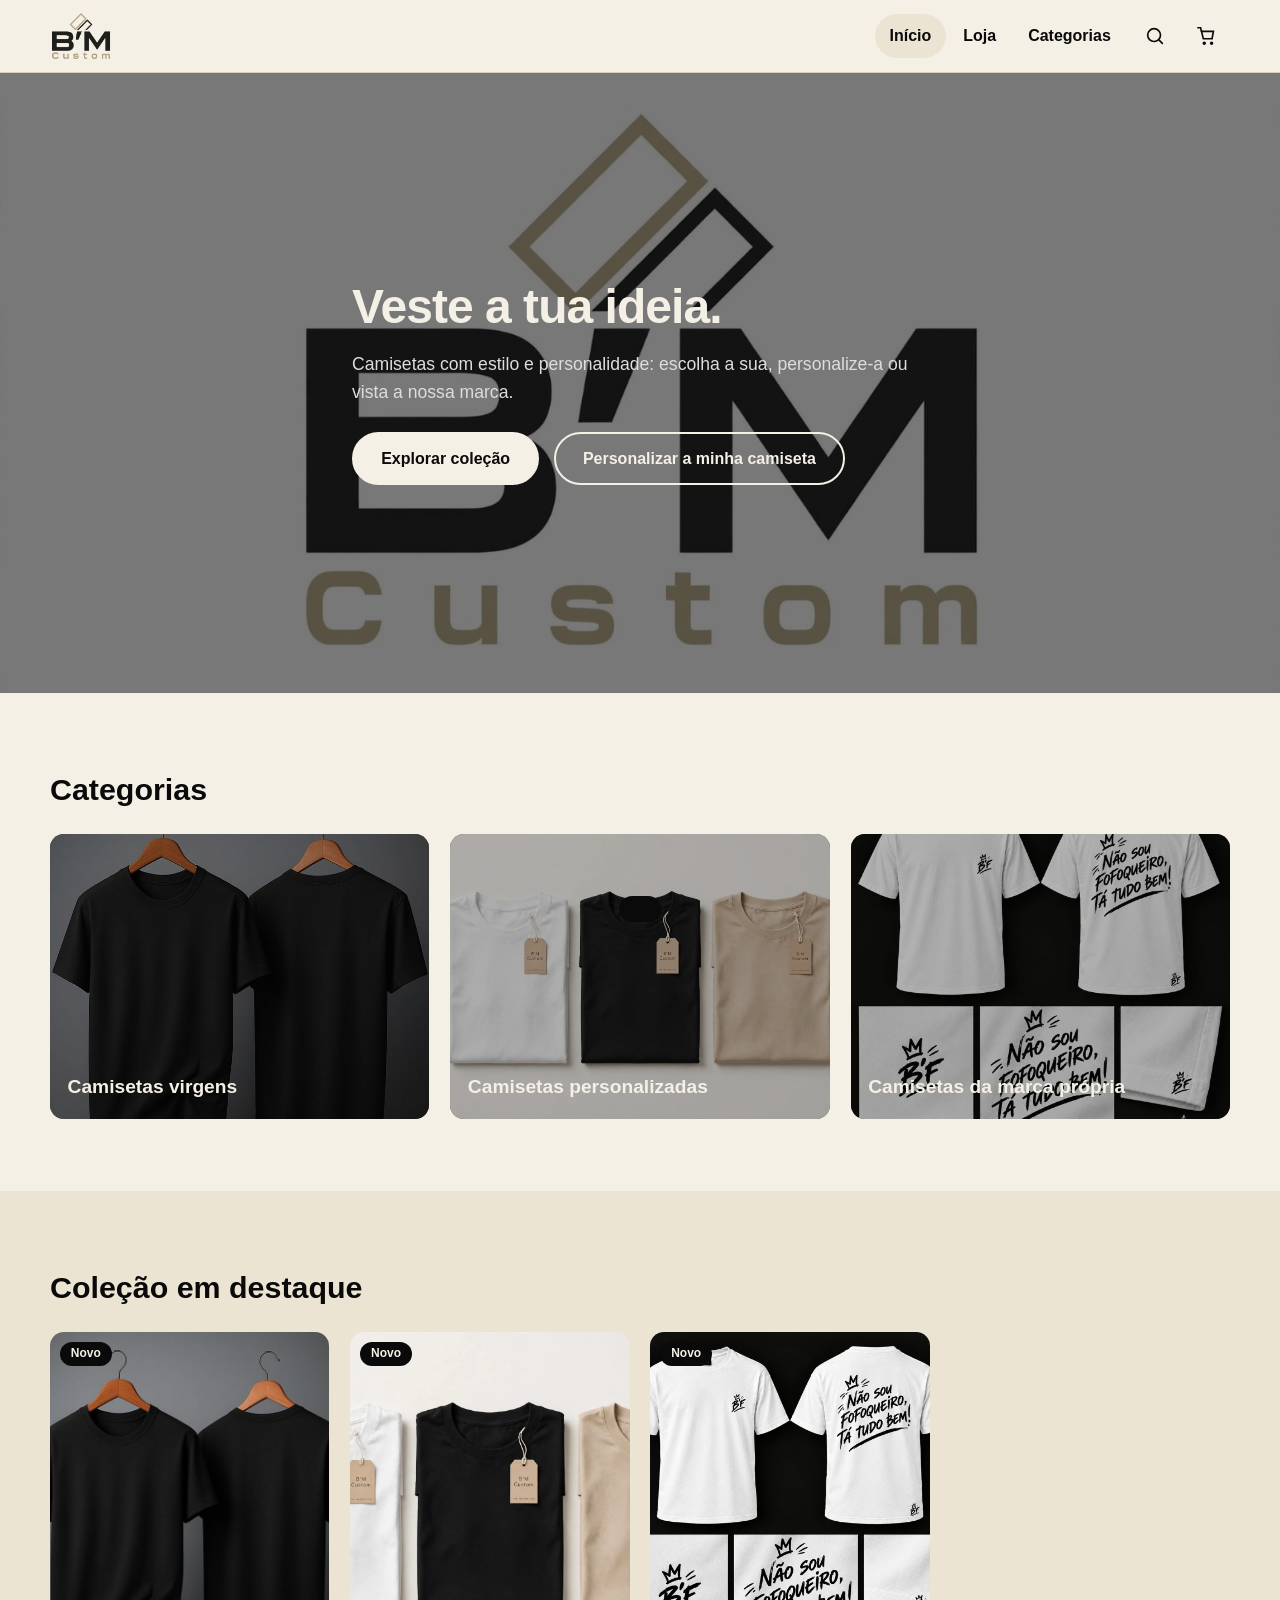
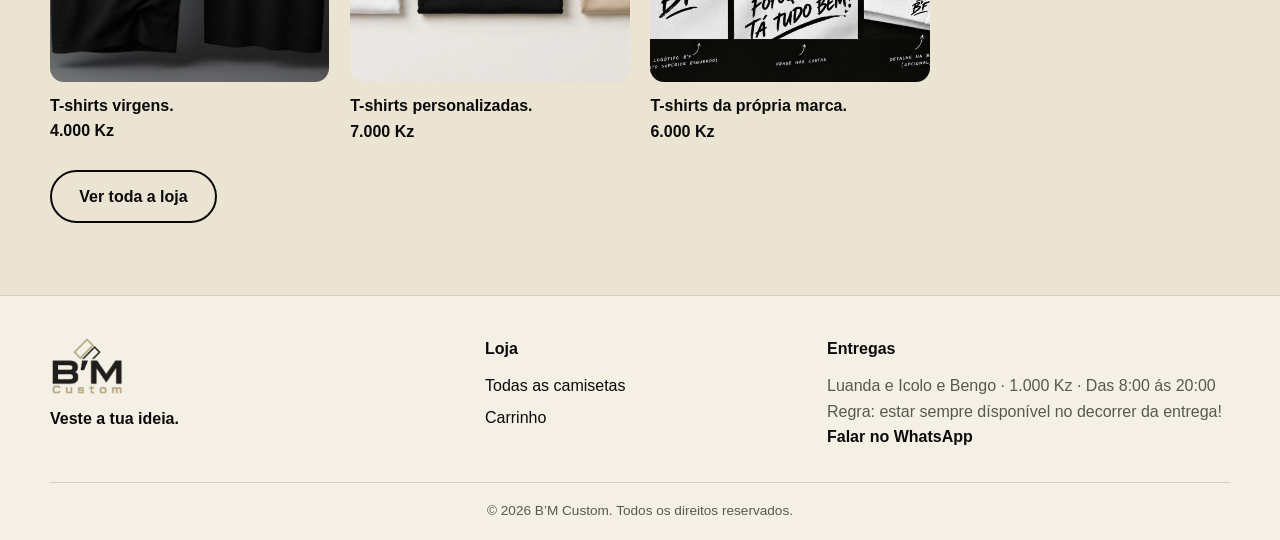
==== index.html @ fa04d825 "Adicionar arquivos por meio de upload" ====
<!DOCTYPE html><html lang="pt-PT"><head><meta charset="utf-8"><meta name="viewport" content="width=device-width,initial-scale=1"><title>B’M Custom | Veste a tua ideia.</title><meta name="description" content="Camisetas virgens, personalizadas e da marca própria. Entregas em Luanda e Icolo e Bengo."><meta property="og:title" content="B’M Custom | Veste a tua ideia."><meta property="og:description" content="Camisetas virgens, personalizadas e da marca própria. Entregas em Luanda e Icolo e Bengo."><meta property="og:type" content="website"><meta property="og:image" content="assets/images/marca/logotipo.png"><meta name="theme-color" content="#0A0A0A"><link rel="icon" href="assets/images/marca/favicon.png"><link rel="stylesheet" href="css/style.css"></head><body data-page="index"><a class="skip" href="#conteudo">Saltar para o conteúdo</a><div id="hdr"></div><main id="conteudo"><section class="hero dk"><img src="assets/images/banners/banner-principal.jpg" alt=""><div class="c hc"><h1>Veste a tua ideia.</h1><p>Camisetas com estilo e personalidade: escolha a sua, personalize-a ou vista a nossa marca.</p><div class="acts"><a class="btn" href="loja.html">Explorar coleção</a><a class="btn o" href="loja.html?cat=personalizadas">Personalizar a minha camiseta</a></div></div></section>
<section class="sec" id="categorias"><div class="c"><h2>Categorias</h2><!-- Fotos: assets/images/categorias/virgens.jpg, personalizadas.jpg, marca-propria.jpg --><div class="grid three" id="cg"></div></div></section>
<section class="sec alt"><div class="c"><h2>Coleção em destaque</h2><div class="grid" id="dest"></div><div class="acts"><a class="btn o" href="loja.html">Ver toda a loja</a></div></div></section></main><div id="ftr"></div><div class="toast" id="toast" role="status"></div><noscript><p class="c sec">Ative o JavaScript para ver a loja.</p></noscript><script src="js/dados.js"></script><script src="js/produtos.js"></script><script src="js/main.js"></script></body></html>
---- css/style.css ----
/* B’M Custom — preto e creme suave (#F5F0E6), com o bege do logótipo como acento discreto */
:root{--k:#0A0A0A;--w:#F5F0E6;--a:#BAAB8A;--g:#EBE4D3;--l:#D9D0BC;--m:#5a574f;--f:#FAF7F0;--r:14px;font-family:"Helvetica Neue",Arial,system-ui,sans-serif}
*{box-sizing:border-box}html{scroll-behavior:smooth}body{margin:0;background:var(--w);color:var(--k);line-height:1.6;overflow-x:hidden}
img{max-width:100%;display:block}a{color:inherit;text-decoration:none}ul{list-style:none;margin:0;padding:0}h1,h2,h3,p{margin:0}button,input,select,textarea{font:inherit;color:inherit}button{cursor:pointer}
:focus-visible{outline:2px solid var(--k);outline-offset:3px}.c{width:min(100% - 2rem,1180px);margin-inline:auto}.sec{padding-block:clamp(2.5rem,7vw,4.5rem)}.alt{background:var(--g)}.mut{color:var(--m)}
h1{font-size:clamp(1.9rem,5vw,3rem);font-weight:800;line-height:1.1;letter-spacing:-.02em}h2{font-size:clamp(1.3rem,3vw,1.9rem);font-weight:800;margin-bottom:1.3rem}
.skip{position:absolute;left:1rem;top:-4rem;background:var(--k);color:var(--w);padding:.7rem 1rem;border-radius:99px;z-index:200}.skip:focus{top:1rem}.sr{position:absolute;width:1px;height:1px;overflow:hidden;clip:rect(0 0 0 0)}
.btn{display:inline-flex;align-items:center;justify-content:center;min-height:46px;padding:.75rem 1.7rem;border-radius:99px;border:2px solid var(--k);background:var(--k);color:var(--w);font-weight:700;transition:transform .2s,background .2s,color .2s}
.btn:hover{transform:translateY(-2px);background:var(--a);border-color:var(--a);color:var(--k)}.btn.o{background:none;color:inherit}.btn.o:hover{background:var(--k);border-color:var(--k);color:var(--w)}.btn[disabled]{opacity:.4;pointer-events:none}
.dk .btn{background:var(--w);border-color:var(--w);color:var(--k)}.dk .btn.o{background:none;color:var(--w)}.dk .btn:hover{background:var(--a);border-color:var(--a);color:var(--k)}
input,select,textarea{width:100%;min-height:46px;padding:.65rem 1rem;background:var(--f);border:1px solid var(--l);border-radius:12px}input:focus,select:focus,textarea:focus{outline:none;border-color:var(--k)}label{font-weight:600;font-size:.9rem}
.hdr{position:sticky;top:0;z-index:80;background:rgba(245,240,230,.96);backdrop-filter:blur(8px);border-bottom:1px solid var(--l)}.hin{height:72px;display:flex;align-items:center;gap:.4rem}
.logo{margin-right:auto}.logo img{height:50px;width:auto}.nav{display:flex;gap:.2rem}.nav a{padding:.6rem .9rem;border-radius:99px;font-weight:600}.nav a:hover,.nav a[aria-current]{background:var(--g)}
.ib{position:relative;width:46px;height:46px;display:grid;place-items:center;background:none;border:0;border-radius:50%}.ib:hover{background:var(--g)}.ib svg{width:22px;height:22px;stroke:currentColor;fill:none;stroke-width:1.8;stroke-linecap:round}.ib.bg{display:none}
.bdg{position:absolute;top:3px;right:1px;min-width:19px;height:19px;padding:0 5px;display:grid;place-items:center;background:var(--k);color:var(--w);border-radius:99px;font-size:.7rem;font-weight:800}.bdg[hidden]{display:none}
.sf{display:none;border-top:1px solid var(--l)}.sf.open{display:block}.sf form{display:flex;gap:.6rem;padding-block:.8rem}
.promo{background:var(--a);color:var(--k);text-align:center;padding:.7rem 1rem;font-weight:600}
.hero{position:relative;overflow:hidden;background:var(--k);color:var(--w);min-height:min(78svh,620px);display:flex;align-items:center}.hero>img{position:absolute;inset:0;width:100%;height:100%;object-fit:cover;opacity:.45}img.x{display:none}
.hc{position:relative;padding-block:3rem;max-width:36rem;animation:rise .8s both}.hc h1{margin-bottom:1rem}.hc p{color:#ddd;font-size:1.1rem}.acts{display:flex;flex-wrap:wrap;gap:.9rem;margin-top:1.6rem}@keyframes rise{from{opacity:0;transform:translateY(18px)}}
.grid{display:grid;grid-template-columns:repeat(auto-fill,minmax(min(100%,240px),1fr));gap:1.3rem}.three{grid-template-columns:repeat(auto-fit,minmax(min(100%,260px),1fr))}
.card{display:block;transition:transform .3s}.card:hover{transform:translateY(-4px)}.ph{position:relative;aspect-ratio:4/5;background:linear-gradient(145deg,#ece5d4,#ddd4bf);border-radius:var(--r);overflow:hidden}.ph img{position:absolute;inset:0;width:100%;height:100%;object-fit:cover}
.card h3{font-size:1rem;margin-top:.7rem}.pr{font-weight:800}.pr s{font-weight:400;color:var(--m);margin-left:.4rem}.tag{position:absolute;top:.6rem;left:.6rem;background:var(--k);color:var(--w);font-size:.75rem;font-weight:700;padding:.15rem .7rem;border-radius:99px}
.cat{position:relative;display:block;border-radius:var(--r);overflow:hidden;aspect-ratio:4/3;background:var(--k);color:var(--w)}.cat img{position:absolute;inset:0;width:100%;height:100%;object-fit:cover;opacity:.7;transition:transform .5s}.cat:hover img{transform:scale(1.04)}.cat span{position:absolute;left:1.1rem;bottom:1rem;font-weight:800;font-size:1.2rem}
.fl{display:grid;grid-template-columns:repeat(auto-fit,minmax(150px,1fr));gap:.7rem;align-items:end;margin-bottom:1.5rem}.fl .ck{display:flex;align-items:center;gap:.5rem;min-height:46px}.fl .ck input{width:20px;min-height:0}
.empty{grid-column:1/-1;border:1px dashed #b5aa90;border-radius:var(--r);padding:2rem;display:grid;gap:.7rem;justify-items:start}
.pd{display:grid;grid-template-columns:1fr 1fr;gap:3rem;align-items:start}.th{display:flex;gap:.5rem;margin-top:.6rem}.th button{width:64px;height:64px;padding:0;border:2px solid var(--l);border-radius:10px;overflow:hidden;background:none}.th button[aria-pressed=true]{border-color:var(--k)}
fieldset{border:0;padding:0;margin:1.1rem 0}legend{font-weight:700;margin-bottom:.5rem;padding:0}.opt{display:flex;flex-wrap:wrap;gap:.5rem}.opt button{min-width:46px;min-height:46px;padding:.3rem 1rem;border:1px solid var(--l);border-radius:12px;background:var(--f)}.opt button[aria-pressed=true]{background:var(--k);color:var(--w);border-color:var(--k)}.opt button:disabled{opacity:.35;text-decoration:line-through;cursor:not-allowed}
.qty{display:inline-flex;align-items:center;border:1px solid var(--l);border-radius:99px}.qty button{width:46px;height:46px;background:none;border:0;font-size:1.2rem}.qty output{min-width:2rem;text-align:center}
.msg{min-height:1.5rem;font-weight:600;font-size:.92rem;margin-top:.6rem}.ok{color:#1a5c34}.err{color:#a82019}
.rows{display:grid;gap:1rem}.row{display:flex;flex-wrap:wrap;align-items:center;gap:1rem;padding:1rem;border:1px solid var(--l);border-radius:var(--r)}.row .ph{width:72px;aspect-ratio:1;border-radius:10px}.rd{flex:1 1 180px;display:grid}.rm{background:none;border:0;color:var(--m);text-decoration:underline;min-height:44px}
.two{display:grid;grid-template-columns:1.2fr 1fr;gap:3rem;align-items:start}.sum{padding:1.5rem;background:var(--g);border-radius:var(--r);display:grid;gap:.6rem}.sum div{display:flex;justify-content:space-between}.tot{font-size:1.2rem;font-weight:800}
form{display:grid;gap:.9rem}footer{border-top:1px solid var(--l);padding-top:2.5rem}.fg{display:grid;grid-template-columns:1.3fr 1fr 1.3fr;gap:2rem;padding-bottom:2rem}.fg h3{font-size:1rem;margin-bottom:.7rem}.fg img{height:60px;width:auto;margin-bottom:.6rem}.fg li+li{margin-top:.4rem}.fg a:hover{text-decoration:underline}.cp{border-top:1px solid var(--l);padding:1.1rem 0;text-align:center;color:var(--m);font-size:.85rem}
.toast{position:fixed;left:50%;bottom:1.2rem;z-index:100;transform:translate(-50%,160%);background:var(--k);color:var(--w);padding:.8rem 1.3rem;border-radius:16px;font-weight:700;transition:transform .35s}.toast.show{transform:translate(-50%,0)}
@media(max-width:800px){.ib.bg{display:grid}.nav{display:none;position:absolute;top:100%;left:0;right:0;flex-direction:column;background:var(--w);padding:.5rem 1rem 1rem;border-bottom:1px solid var(--l)}.nav.open{display:flex}.pd,.two,.fg{grid-template-columns:1fr;gap:1.5rem}.logo img{height:42px}.acts .btn{flex:1 1 100%}}
@media(prefers-reduced-motion:reduce){html{scroll-behavior:auto}*,*::before,*::after{animation:none!important;transition:none!important}}
/* Painel */
.ad{max-width:980px;margin:0 auto;padding:1.5rem 1rem 4rem}.ad nav{display:flex;gap:.5rem;margin:1rem 0}.ad .box{border:1px solid var(--l);border-radius:var(--r);padding:1.2rem;margin-bottom:1rem;display:grid;gap:.6rem}.ad textarea{min-height:90px}.ad .f2{display:grid;grid-template-columns:1fr 1fr;gap:.7rem}.ad small{color:var(--m)}.ad .lin{display:flex;flex-wrap:wrap;gap:.5rem;align-items:center}.ad .lin select{width:auto}

/* Pagamento: cartões de escolha, instruções, estados */
.pmf{border:0;padding:0;margin:.4rem 0}.pmf legend{font-weight:800;letter-spacing:.02em;margin-bottom:.6rem;font-size:.95rem}.pm{display:grid;gap:.6rem}
.pmc{position:relative;display:flex;align-items:center;gap:.8rem;padding:.9rem 1rem;border:1.5px solid var(--l);border-radius:var(--r);background:var(--f);cursor:pointer;font-weight:400}
.pmc input{position:absolute;opacity:0;width:1px;min-height:0;pointer-events:none}.pmc span{display:grid}.pmc strong{font-size:1rem}.pmc small{font-size:.85rem}
.pmc::before{content:"";flex:none;width:20px;height:20px;border-radius:50%;border:2px solid var(--k);background:var(--f)}
.pmc:has(input:checked){border-color:var(--k);box-shadow:0 0 0 1px var(--k)}.pmc:has(input:checked)::before{background:radial-gradient(var(--k) 0 45%,var(--f) 50%)}.pmc:has(input:focus-visible){outline:2px solid var(--k);outline-offset:3px}
.payb{border:1.5px solid var(--k);border-radius:var(--r);padding:1.1rem 1.2rem;background:var(--f);display:grid;gap:.5rem}.kv{display:flex;flex-wrap:wrap;justify-content:space-between;gap:.2rem 1rem;overflow-wrap:anywhere}.kv .big{font-size:1.25rem;letter-spacing:.02em}
.steps{margin:.2rem 0 0;padding-left:1.3rem;display:grid;gap:.35rem}
.attn{border-left:5px solid var(--k);background:var(--g);border-radius:0 var(--r) var(--r) 0;padding:1rem 1.2rem;display:grid;gap:.5rem;font-size:.95rem}.attn strong{letter-spacing:.08em}
.bdgp{display:inline-block;padding:.2rem .8rem;border-radius:99px;font-weight:700;font-size:.85rem;background:var(--g);border:1px solid var(--l)}.bdgp.s-pago{background:#1a5c34;color:#F5F0E6;border-color:#1a5c34}.bdgp.s-por_confirmar{background:var(--a);border-color:var(--a)}.bdgp.s-rejeitado,.bdgp.s-cancelado{background:#a82019;color:#F5F0E6;border-color:#a82019}
.alt-wa{font-size:.9rem}.alt-wa summary{cursor:pointer;font-weight:600}
.ad .ped{border-left:4px solid var(--a)}.ad .bar{display:flex;flex-wrap:wrap;gap:.6rem;align-items:center;margin-bottom:1rem}.ad .bar input{flex:1 1 220px;width:auto}.ad .lin .btn{min-height:40px;padding:.4rem 1.1rem}.ad .st{font-weight:700}
.logo img,.fg img{mix-blend-mode:multiply} /* o JPG do logótipo tem fundo branco: assim funde-se com o creme sem alterar o ficheiro */
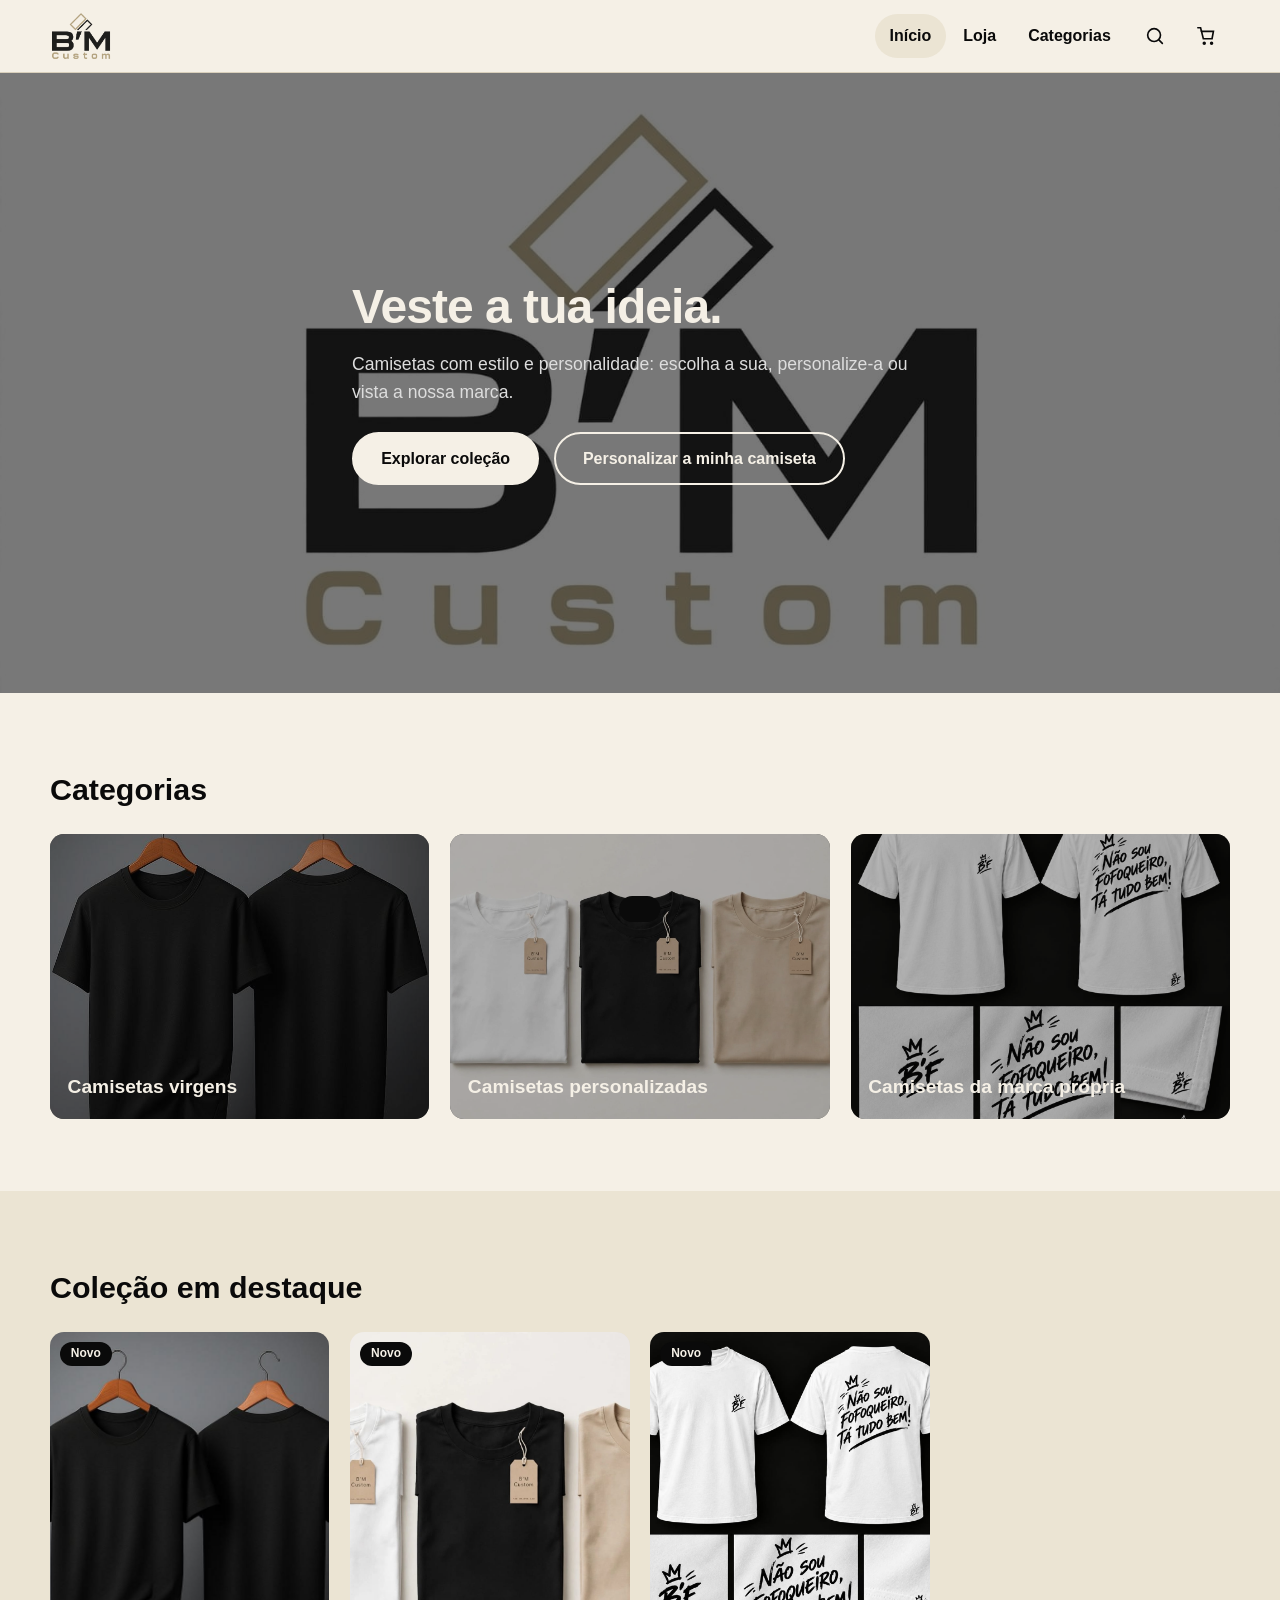
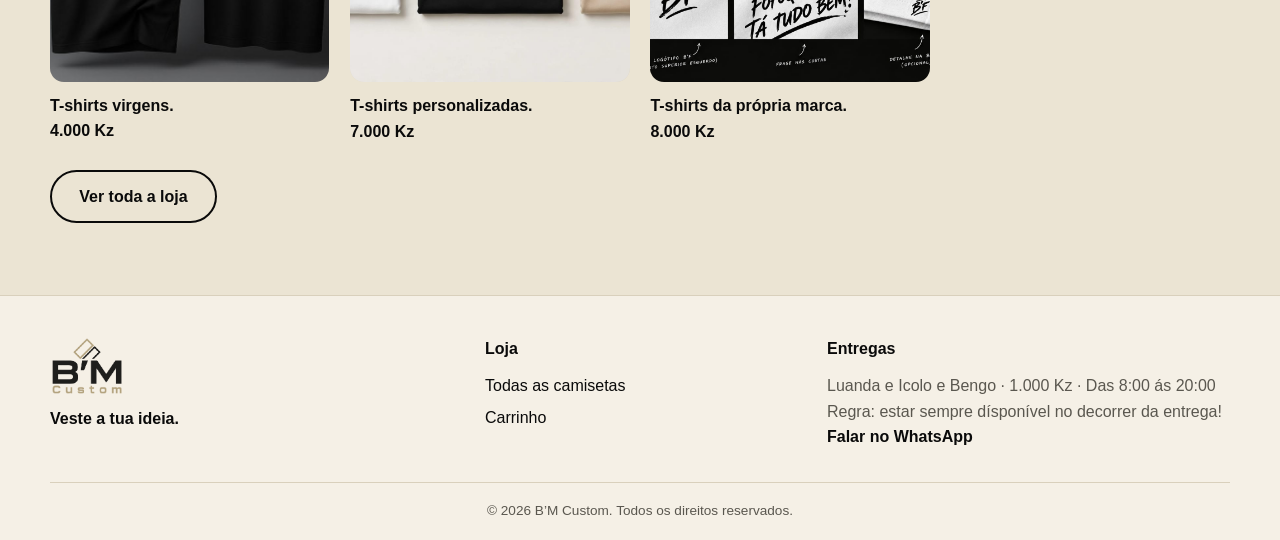
==== commit 518ce313: "Painel admin e Ver mais modelos" ====
--- a/index.html
+++ b/index.html
@@ -1,3 +1,3 @@
 <!DOCTYPE html><html lang="pt-PT"><head><meta charset="utf-8"><meta name="viewport" content="width=device-width,initial-scale=1"><title>B’M Custom | Veste a tua ideia.</title><meta name="description" content="Camisetas virgens, personalizadas e da marca própria. Entregas em Luanda e Icolo e Bengo."><meta property="og:title" content="B’M Custom | Veste a tua ideia."><meta property="og:description" content="Camisetas virgens, personalizadas e da marca própria. Entregas em Luanda e Icolo e Bengo."><meta property="og:type" content="website"><meta property="og:image" content="assets/images/marca/logotipo.png"><meta name="theme-color" content="#0A0A0A"><link rel="icon" href="assets/images/marca/favicon.png"><link rel="stylesheet" href="css/style.css"></head><body data-page="index"><a class="skip" href="#conteudo">Saltar para o conteúdo</a><div id="hdr"></div><main id="conteudo"><section class="hero dk"><img src="assets/images/banners/banner-principal.jpg" alt=""><div class="c hc"><h1>Veste a tua ideia.</h1><p>Camisetas com estilo e personalidade: escolha a sua, personalize-a ou vista a nossa marca.</p><div class="acts"><a class="btn" href="loja.html">Explorar coleção</a><a class="btn o" href="loja.html?cat=personalizadas">Personalizar a minha camiseta</a></div></div></section>
 <section class="sec" id="categorias"><div class="c"><h2>Categorias</h2><!-- Fotos: assets/images/categorias/virgens.jpg, personalizadas.jpg, marca-propria.jpg --><div class="grid three" id="cg"></div></div></section>
-<section class="sec alt"><div class="c"><h2>Coleção em destaque</h2><div class="grid" id="dest"></div><div class="acts"><a class="btn o" href="loja.html">Ver toda a loja</a></div></div></section></main><div id="ftr"></div><div class="toast" id="toast" role="status"></div><noscript><p class="c sec">Ative o JavaScript para ver a loja.</p></noscript><script src="js/dados.js"></script><script src="js/produtos.js"></script><script src="js/main.js"></script></body></html>+<section class="sec alt"><div class="c"><h2>Coleção em destaque</h2><div class="grid" id="dest"></div><div class="acts"><a class="btn o" href="loja.html">Ver toda a loja</a></div></div></section></main><div id="ftr"></div><div class="toast" id="toast" role="status"></div><noscript><p class="c sec">Ative o JavaScript para ver a loja.</p></noscript><script src="js/dados.js"></script><script src="js/produtos.js"></script><script src="js/config.js"></script><script src="js/main.js"></script></body></html>
--- a/css/style.css
+++ b/css/style.css
@@ -49,3 +49,6 @@
 .alt-wa{font-size:.9rem}.alt-wa summary{cursor:pointer;font-weight:600}
 .ad .ped{border-left:4px solid var(--a)}.ad .bar{display:flex;flex-wrap:wrap;gap:.6rem;align-items:center;margin-bottom:1rem}.ad .bar input{flex:1 1 220px;width:auto}.ad .lin .btn{min-height:40px;padding:.4rem 1.1rem}.ad .st{font-weight:700}
 .logo img,.fg img{mix-blend-mode:multiply} /* o JPG do logótipo tem fundo branco: assim funde-se com o creme sem alterar o ficheiro */
+/* «Ver mais modelos» */
+html{scroll-behavior:smooth}@media(prefers-reduced-motion:reduce){html{scroll-behavior:auto}}
+#mais-modelos{scroll-margin-top:84px}
